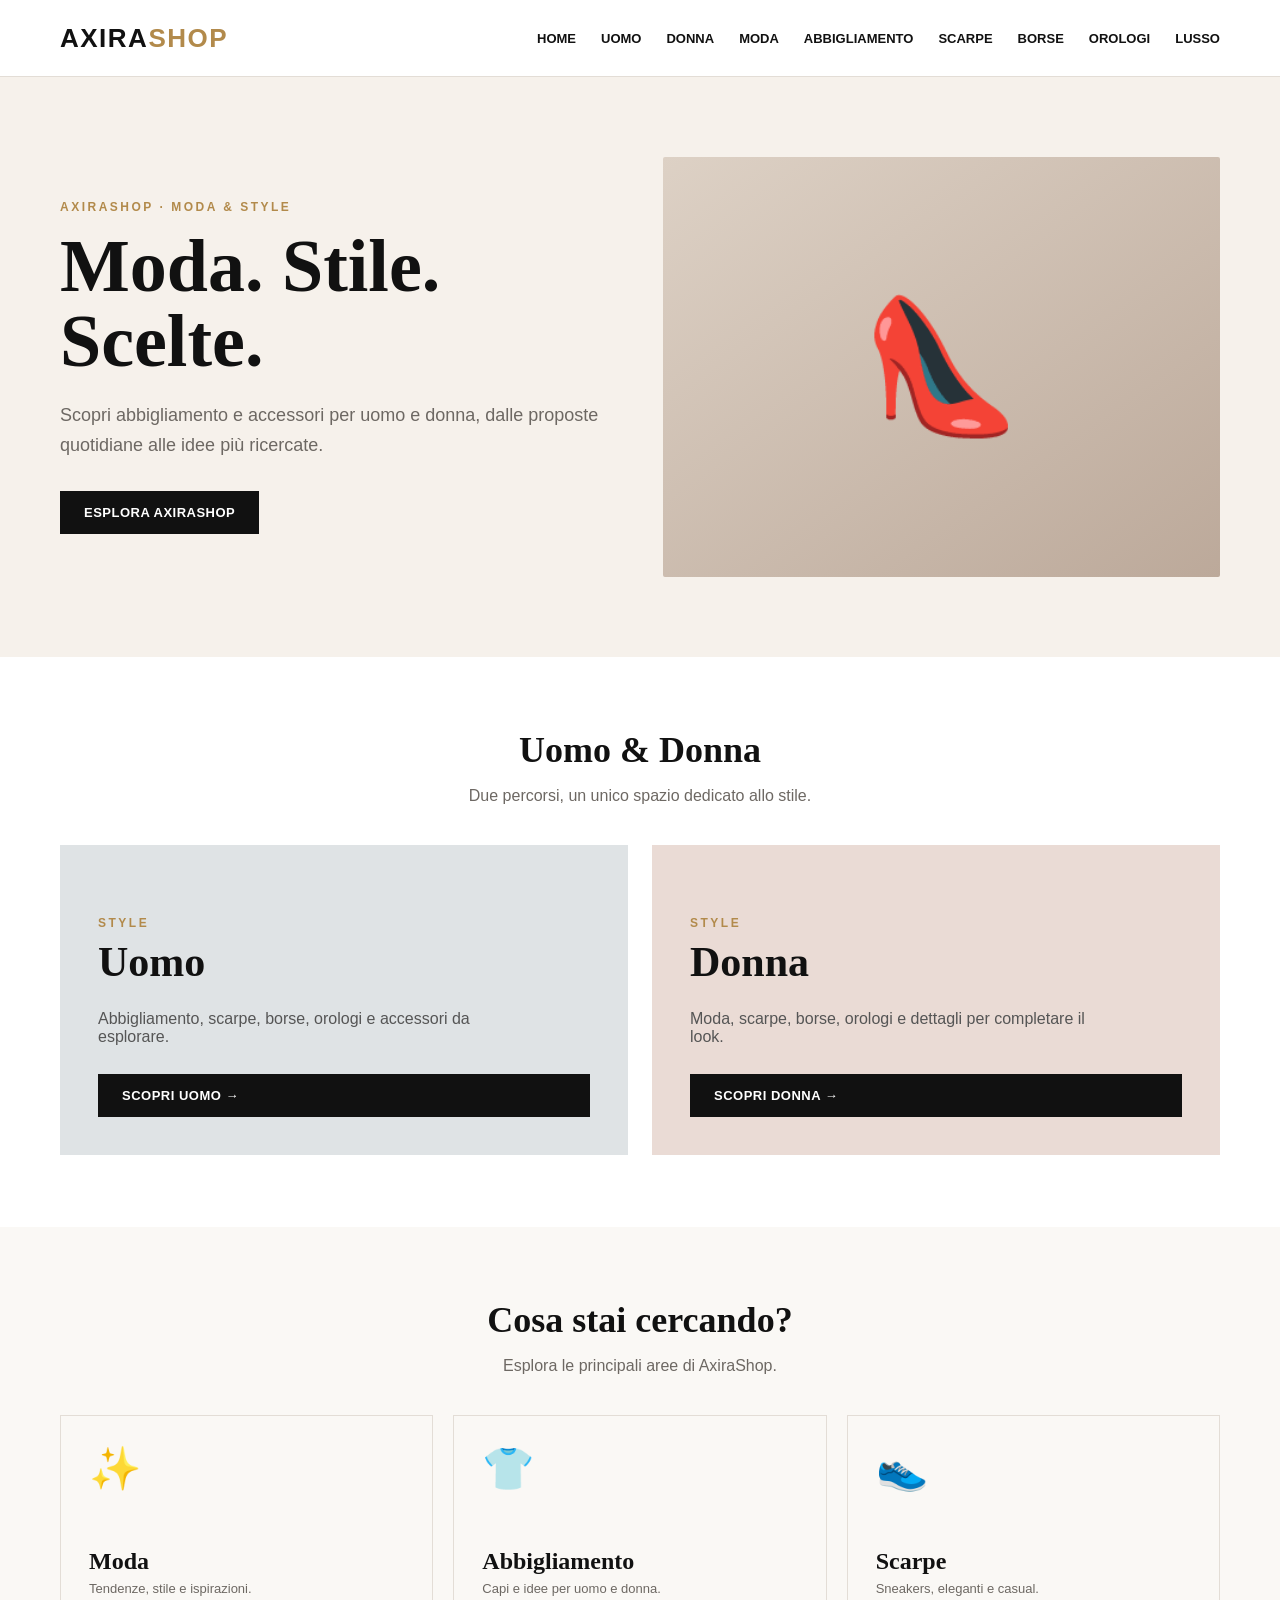
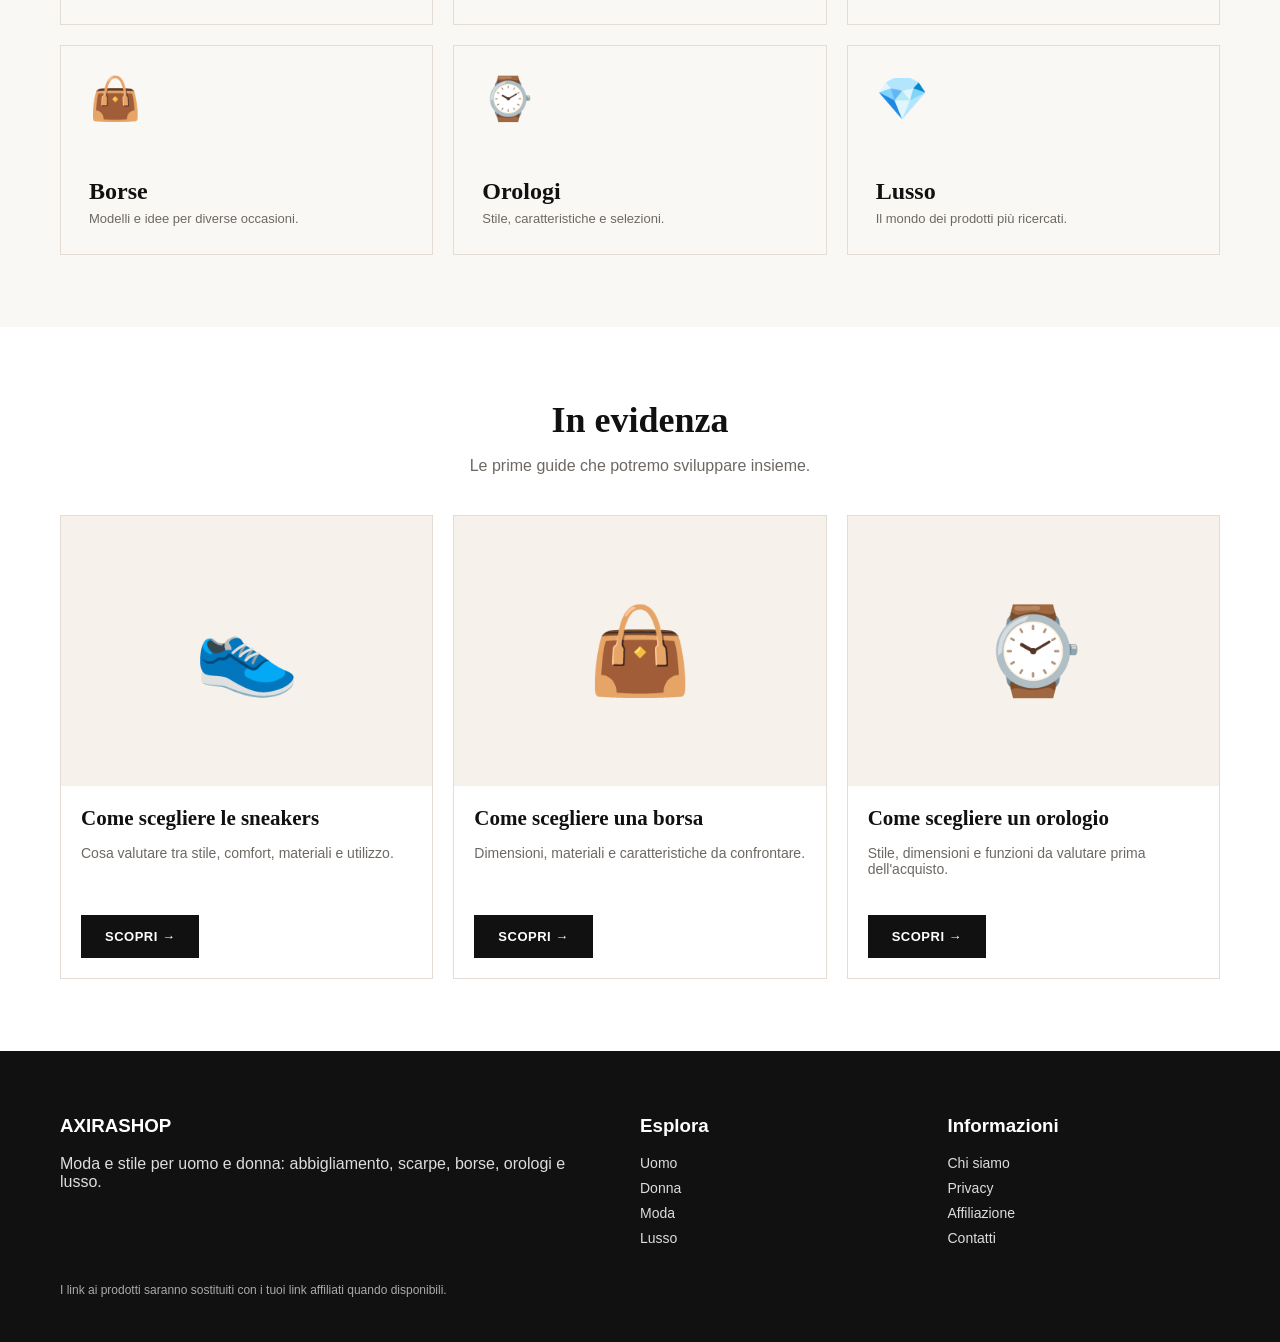
==== index.html @ c2051d9a "Add files via upload" ====
<!doctype html><html lang="it"><head><meta charset="utf-8"><meta name="viewport" content="width=device-width,initial-scale=1">
<title>Home | AxiraShop</title><meta name="description" content="AxiraShop: moda, abbigliamento, scarpe, borse, orologi e lusso per uomo e donna."><link rel="stylesheet" href="style.css"></head><body>
<header><div class="container nav"><a class="logo" href="index.html">AXIRA<i>SHOP</i></a><nav class="menu"><a href="index.html">Home</a><a href="uomo.html">Uomo</a><a href="donna.html">Donna</a><a href="moda.html">Moda</a><a href="abbigliamento.html">Abbigliamento</a><a href="scarpe.html">Scarpe</a><a href="borse.html">Borse</a><a href="orologi.html">Orologi</a><a href="lusso.html">Lusso</a></nav></div></header>
<section class="hero"><div class="container hero-grid"><div><div class="eyebrow">AXIRASHOP · MODA & STYLE</div><h1>Moda. Stile. Scelte.</h1><p>Scopri abbigliamento e accessori per uomo e donna, dalle proposte quotidiane alle idee più ricercate.</p><a class="btn" href="#esplora">Esplora AxiraShop</a></div><div class="hero-art">👠</div></div></section>
<section class="section" id="esplora"><div class="container"><div class="title"><h2>Uomo & Donna</h2><p>Due percorsi, un unico spazio dedicato allo stile.</p></div><div class="gender">
<div class="gender-card men"><div class="eyebrow">STYLE</div><h3>Uomo</h3><p>Abbigliamento, scarpe, borse, orologi e accessori da esplorare.</p><a class="btn" href="uomo.html">Scopri Uomo →</a></div>
<div class="gender-card women"><div class="eyebrow">STYLE</div><h3>Donna</h3><p>Moda, scarpe, borse, orologi e dettagli per completare il look.</p><a class="btn" href="donna.html">Scopri Donna →</a></div></div></div></section>
<section class="section alt"><div class="container"><div class="title"><h2>Cosa stai cercando?</h2><p>Esplora le principali aree di AxiraShop.</p></div><div class="cats">
<a class="cat" href="moda.html"><div class="icon">✨</div><h3>Moda</h3><p>Tendenze, stile e ispirazioni.</p></a><a class="cat" href="abbigliamento.html"><div class="icon">👕</div><h3>Abbigliamento</h3><p>Capi e idee per uomo e donna.</p></a><a class="cat" href="scarpe.html"><div class="icon">👟</div><h3>Scarpe</h3><p>Sneakers, eleganti e casual.</p></a><a class="cat" href="borse.html"><div class="icon">👜</div><h3>Borse</h3><p>Modelli e idee per diverse occasioni.</p></a><a class="cat" href="orologi.html"><div class="icon">⌚</div><h3>Orologi</h3><p>Stile, caratteristiche e selezioni.</p></a><a class="cat" href="lusso.html"><div class="icon">💎</div><h3>Lusso</h3><p>Il mondo dei prodotti più ricercati.</p></a></div></div></section>
<section class="section"><div class="container"><div class="title"><h2>In evidenza</h2><p>Le prime guide che potremo sviluppare insieme.</p></div><div class="featured">
<article class="item"><div class="item-img">👟</div><div class="item-body"><h3>Come scegliere le sneakers</h3><p>Cosa valutare tra stile, comfort, materiali e utilizzo.</p><a class="btn" href="articolo.html">Scopri →</a></div></article><article class="item"><div class="item-img">👜</div><div class="item-body"><h3>Come scegliere una borsa</h3><p>Dimensioni, materiali e caratteristiche da confrontare.</p><a class="btn" href="articolo.html">Scopri →</a></div></article><article class="item"><div class="item-img">⌚</div><div class="item-body"><h3>Come scegliere un orologio</h3><p>Stile, dimensioni e funzioni da valutare prima dell'acquisto.</p><a class="btn" href="articolo.html">Scopri →</a></div></article></div></div></section><footer><div class="container foot"><div><h3>AXIRASHOP</h3><p>Moda e stile per uomo e donna: abbigliamento, scarpe, borse, orologi e lusso.</p></div><div><h3>Esplora</h3><a href="uomo.html">Uomo</a><a href="donna.html">Donna</a><a href="moda.html">Moda</a><a href="lusso.html">Lusso</a></div><div><h3>Informazioni</h3><a href="chi-siamo.html">Chi siamo</a><a href="privacy.html">Privacy</a><a href="disclosure.html">Affiliazione</a><a href="contatti.html">Contatti</a></div></div><div class="container small">I link ai prodotti saranno sostituiti con i tuoi link affiliati quando disponibili.</div></footer></body></html>
---- style.css ----
:root{--black:#111;--cream:#f6f1eb;--taupe:#d9cdc1;--gold:#b28a4b;--gray:#6d6863;--white:#fff;--line:#e3ddd6}
*{box-sizing:border-box}html{scroll-behavior:smooth}body{margin:0;font-family:Arial,Helvetica,sans-serif;color:var(--black);background:#fff}a{text-decoration:none;color:inherit}.container{width:min(1160px,92%);margin:auto}
header{position:sticky;top:0;z-index:30;background:#fff;border-bottom:1px solid var(--line)}.nav{min-height:76px;display:flex;align-items:center;justify-content:space-between;gap:25px}.logo{font-size:26px;font-weight:900;letter-spacing:1.5px}.logo i{font-style:normal;color:var(--gold)}
.menu{display:flex;gap:25px;font-size:13px;font-weight:800;text-transform:uppercase;flex-wrap:wrap}.menu a:hover{color:var(--gold)}
.hero{background:var(--cream);padding:80px 0}.hero-grid{display:grid;grid-template-columns:1fr 1fr;gap:45px;align-items:center}.eyebrow{font-size:12px;letter-spacing:2.5px;font-weight:800;color:var(--gold);text-transform:uppercase}.hero h1{font-family:Georgia,serif;font-size:clamp(42px,6vw,74px);line-height:1.02;margin:15px 0 20px}.hero p{font-size:18px;color:var(--gray);max-width:590px;line-height:1.7}.hero-art{height:420px;border-radius:2px;background:linear-gradient(145deg,#ddd1c5,#bca99a);display:grid;place-items:center;font-size:130px}
.btn{display:inline-block;background:var(--black);color:#fff;padding:14px 24px;font-size:13px;font-weight:800;text-transform:uppercase;letter-spacing:.5px;margin-top:12px}.btn:hover{background:var(--gold)}
.section{padding:72px 0}.alt{background:#faf8f5}.title{text-align:center;margin-bottom:40px}.title h2{font-family:Georgia,serif;font-size:36px;margin:0 0 8px}.title p{color:var(--gray)}
.gender{display:grid;grid-template-columns:1fr 1fr;gap:24px}.gender-card{min-height:310px;padding:38px;display:flex;flex-direction:column;justify-content:flex-end}.men{background:#dfe3e5}.women{background:#eadbd5}.gender-card h3{font-family:Georgia,serif;font-size:42px;margin:8px 0}.gender-card p{color:#555;max-width:420px}
.cats{display:grid;grid-template-columns:repeat(3,1fr);gap:20px}.cat{border:1px solid var(--line);min-height:210px;padding:28px;display:flex;flex-direction:column;justify-content:flex-end}.cat .icon{font-size:42px;margin-bottom:auto}.cat h3{font-family:Georgia,serif;font-size:24px;margin:0 0 6px}.cat p{font-size:13px;color:var(--gray);margin:0}
.featured{display:grid;grid-template-columns:repeat(3,1fr);gap:20px}.item{border:1px solid var(--line);background:#fff}.item-img{height:270px;background:var(--cream);display:grid;place-items:center;font-size:85px}.item-body{padding:20px}.item h3{font-family:Georgia,serif;margin:0 0 8px;font-size:21px}.item p{font-size:14px;color:var(--gray);min-height:44px}
.pagehero{background:var(--cream);padding:58px 0}.pagehero h1{font-family:Georgia,serif;font-size:52px;margin:8px 0}.pagehero p{color:var(--gray);font-size:17px}.grid{display:grid;grid-template-columns:repeat(3,1fr);gap:20px}.note{background:#fff8ed;border-left:4px solid var(--gold);padding:16px;margin-top:28px;color:#5c5145}
.article{max-width:820px;margin:auto}.article h2{font-family:Georgia,serif;font-size:30px;margin-top:38px}.article p,.article li{font-size:17px;line-height:1.75;color:#3f3b37}
footer{background:#111;color:#ddd;padding:45px 0}.foot{display:grid;grid-template-columns:2fr 1fr 1fr;gap:35px}.foot h3{color:#fff}.foot a{display:block;margin:9px 0;font-size:14px}.small{font-size:12px;color:#aaa;margin-top:28px}
@media(max-width:850px){.nav{padding:16px 0;align-items:flex-start;flex-direction:column}.hero-grid,.gender,.foot{grid-template-columns:1fr}.cats,.featured,.grid{grid-template-columns:1fr 1fr}.hero-art{height:300px}}
@media(max-width:520px){.cats,.featured,.grid{grid-template-columns:1fr}}
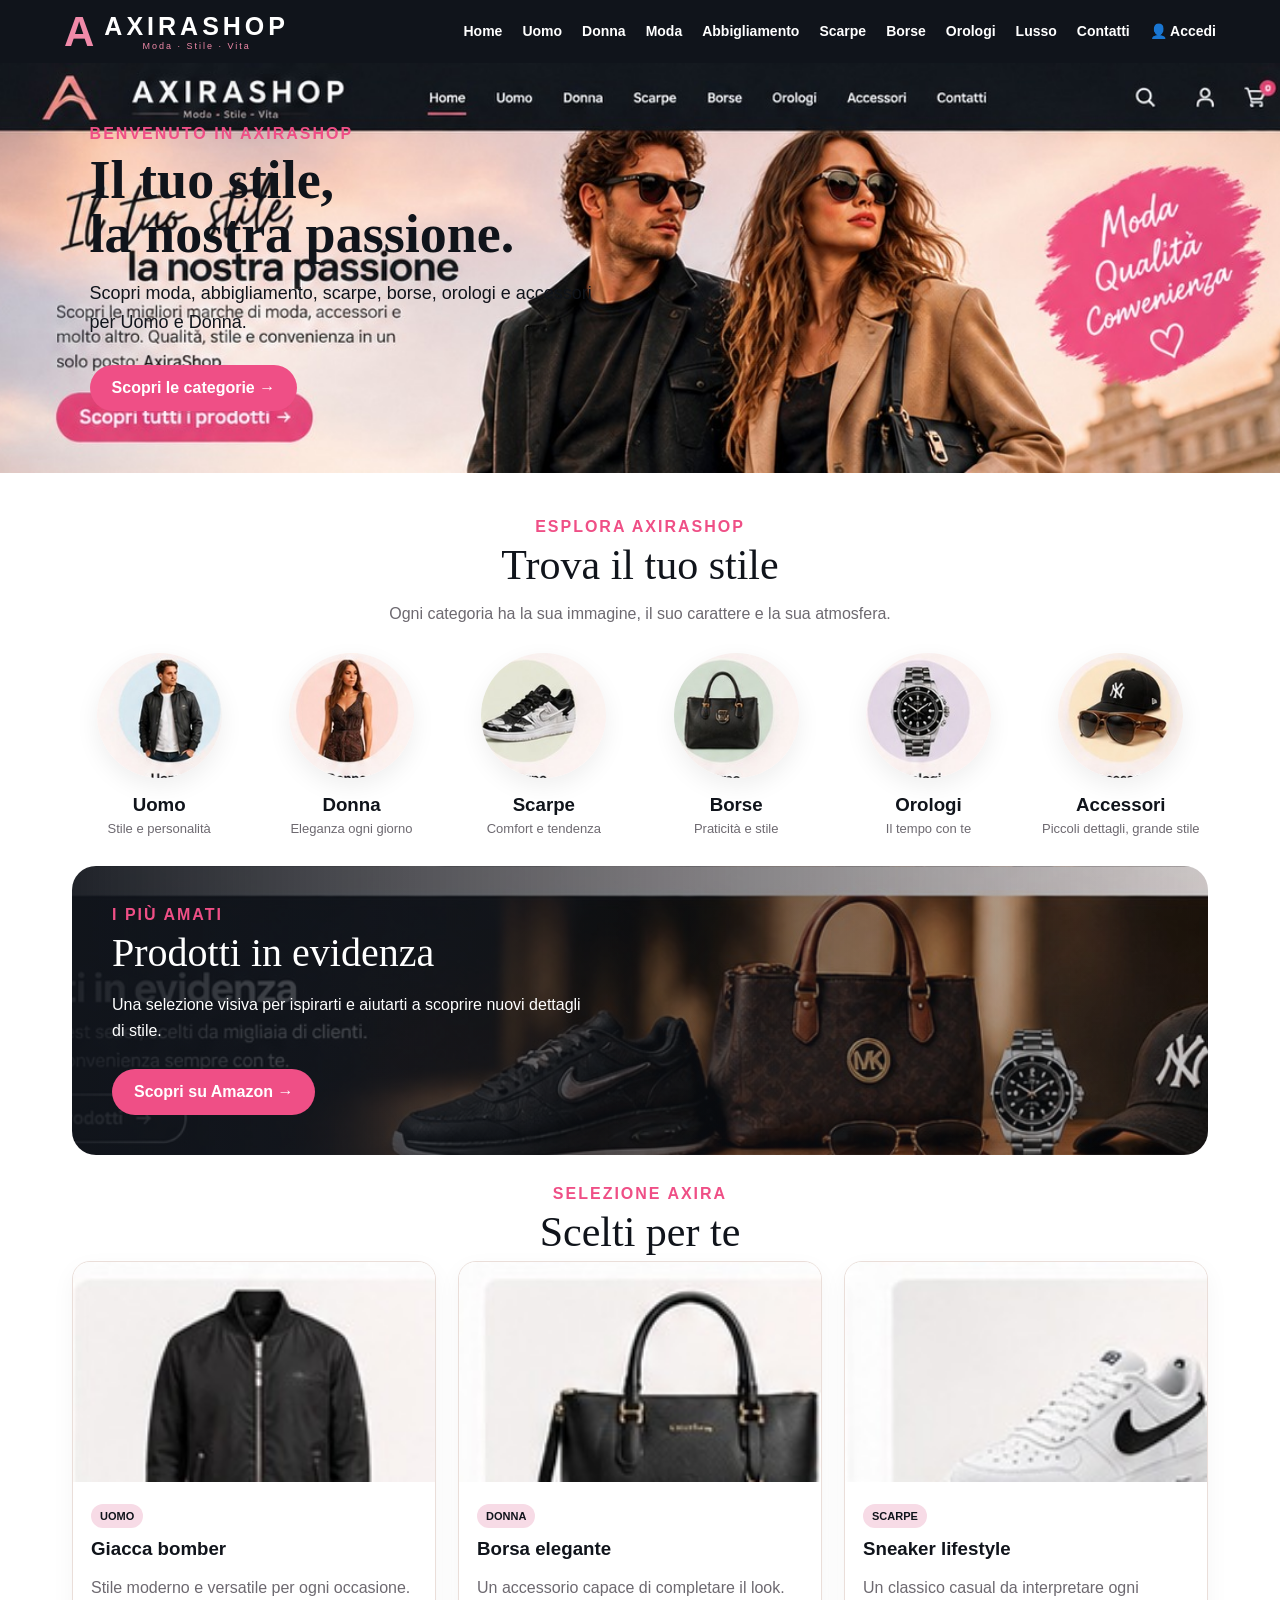
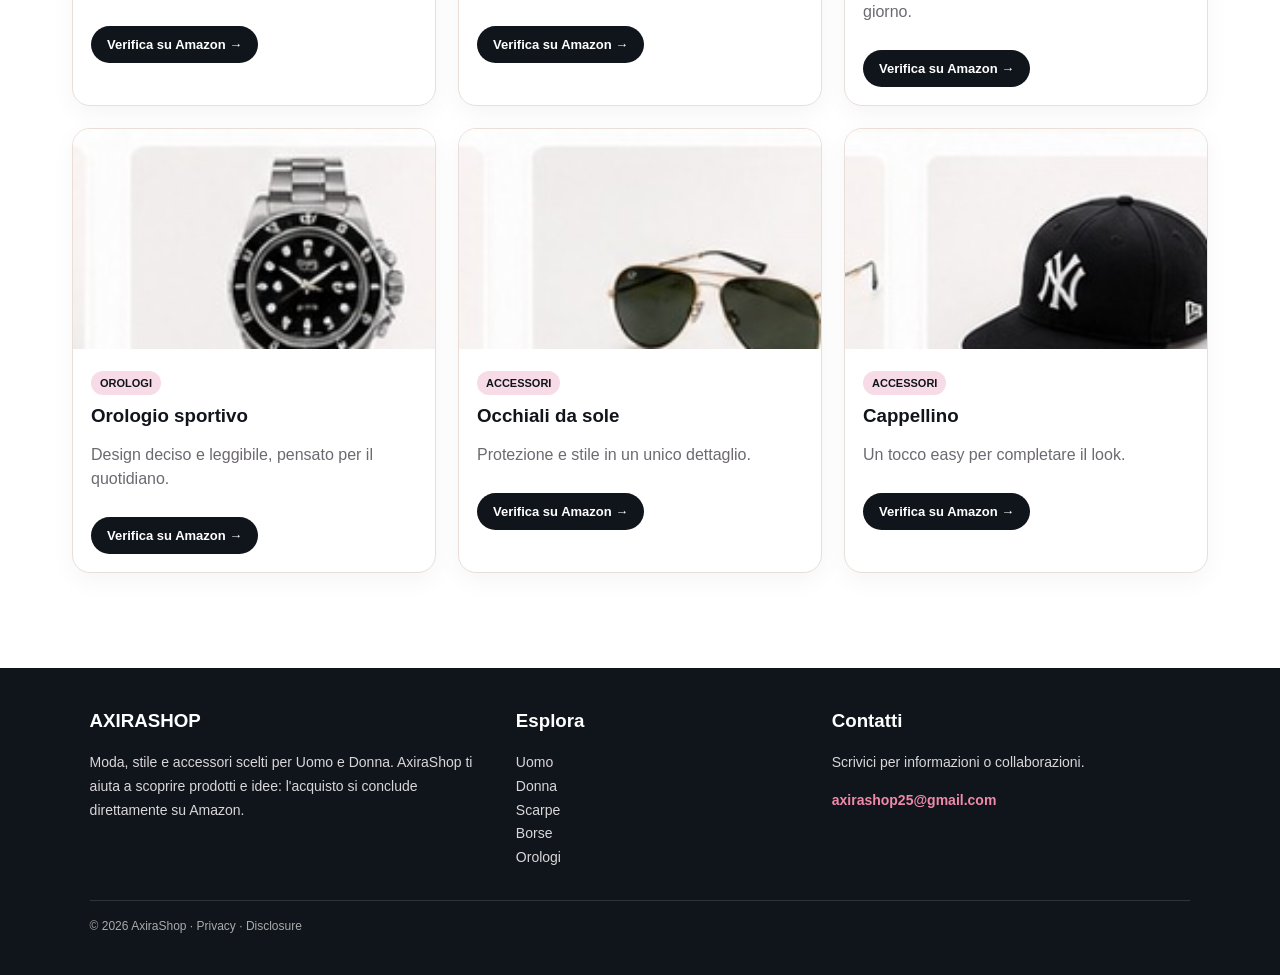
==== commit 4d46d75c: "Add files via upload" ====
--- a/index.html
+++ b/index.html
@@ -1,11 +1,13 @@
 <!doctype html><html lang="it"><head><meta charset="utf-8"><meta name="viewport" content="width=device-width,initial-scale=1">
-<title>Home | AxiraShop</title><meta name="description" content="AxiraShop: moda, abbigliamento, scarpe, borse, orologi e lusso per uomo e donna."><link rel="stylesheet" href="style.css"></head><body>
-<header><div class="container nav"><a class="logo" href="index.html">AXIRA<i>SHOP</i></a><nav class="menu"><a href="index.html">Home</a><a href="uomo.html">Uomo</a><a href="donna.html">Donna</a><a href="moda.html">Moda</a><a href="abbigliamento.html">Abbigliamento</a><a href="scarpe.html">Scarpe</a><a href="borse.html">Borse</a><a href="orologi.html">Orologi</a><a href="lusso.html">Lusso</a></nav></div></header>
-<section class="hero"><div class="container hero-grid"><div><div class="eyebrow">AXIRASHOP · MODA & STYLE</div><h1>Moda. Stile. Scelte.</h1><p>Scopri abbigliamento e accessori per uomo e donna, dalle proposte quotidiane alle idee più ricercate.</p><a class="btn" href="#esplora">Esplora AxiraShop</a></div><div class="hero-art">👠</div></div></section>
-<section class="section" id="esplora"><div class="container"><div class="title"><h2>Uomo & Donna</h2><p>Due percorsi, un unico spazio dedicato allo stile.</p></div><div class="gender">
-<div class="gender-card men"><div class="eyebrow">STYLE</div><h3>Uomo</h3><p>Abbigliamento, scarpe, borse, orologi e accessori da esplorare.</p><a class="btn" href="uomo.html">Scopri Uomo →</a></div>
-<div class="gender-card women"><div class="eyebrow">STYLE</div><h3>Donna</h3><p>Moda, scarpe, borse, orologi e dettagli per completare il look.</p><a class="btn" href="donna.html">Scopri Donna →</a></div></div></div></section>
-<section class="section alt"><div class="container"><div class="title"><h2>Cosa stai cercando?</h2><p>Esplora le principali aree di AxiraShop.</p></div><div class="cats">
-<a class="cat" href="moda.html"><div class="icon">✨</div><h3>Moda</h3><p>Tendenze, stile e ispirazioni.</p></a><a class="cat" href="abbigliamento.html"><div class="icon">👕</div><h3>Abbigliamento</h3><p>Capi e idee per uomo e donna.</p></a><a class="cat" href="scarpe.html"><div class="icon">👟</div><h3>Scarpe</h3><p>Sneakers, eleganti e casual.</p></a><a class="cat" href="borse.html"><div class="icon">👜</div><h3>Borse</h3><p>Modelli e idee per diverse occasioni.</p></a><a class="cat" href="orologi.html"><div class="icon">⌚</div><h3>Orologi</h3><p>Stile, caratteristiche e selezioni.</p></a><a class="cat" href="lusso.html"><div class="icon">💎</div><h3>Lusso</h3><p>Il mondo dei prodotti più ricercati.</p></a></div></div></section>
-<section class="section"><div class="container"><div class="title"><h2>In evidenza</h2><p>Le prime guide che potremo sviluppare insieme.</p></div><div class="featured">
-<article class="item"><div class="item-img">👟</div><div class="item-body"><h3>Come scegliere le sneakers</h3><p>Cosa valutare tra stile, comfort, materiali e utilizzo.</p><a class="btn" href="articolo.html">Scopri →</a></div></article><article class="item"><div class="item-img">👜</div><div class="item-body"><h3>Come scegliere una borsa</h3><p>Dimensioni, materiali e caratteristiche da confrontare.</p><a class="btn" href="articolo.html">Scopri →</a></div></article><article class="item"><div class="item-img">⌚</div><div class="item-body"><h3>Come scegliere un orologio</h3><p>Stile, dimensioni e funzioni da valutare prima dell'acquisto.</p><a class="btn" href="articolo.html">Scopri →</a></div></article></div></div></section><footer><div class="container foot"><div><h3>AXIRASHOP</h3><p>Moda e stile per uomo e donna: abbigliamento, scarpe, borse, orologi e lusso.</p></div><div><h3>Esplora</h3><a href="uomo.html">Uomo</a><a href="donna.html">Donna</a><a href="moda.html">Moda</a><a href="lusso.html">Lusso</a></div><div><h3>Informazioni</h3><a href="chi-siamo.html">Chi siamo</a><a href="privacy.html">Privacy</a><a href="disclosure.html">Affiliazione</a><a href="contatti.html">Contatti</a></div></div><div class="container small">I link ai prodotti saranno sostituiti con i tuoi link affiliati quando disponibili.</div></footer></body></html>
+<title>AxiraShop — Moda, Stile, Vita</title><link rel="stylesheet" href="style.css"></head><body><header class="top"><a class="logo" href="index.html"><span class="logo-mark">A</span><span><b>AXIRASHOP</b><small>Moda · Stile · Vita</small></span></a><nav>
+<a href="index.html">Home</a><a href="uomo.html">Uomo</a><a href="donna.html">Donna</a>
+<a href="moda.html">Moda</a><a href="abbigliamento.html">Abbigliamento</a><a href="scarpe.html">Scarpe</a>
+<a href="borse.html">Borse</a><a href="orologi.html">Orologi</a><a href="lusso.html">Lusso</a>
+<a href="contatti.html">Contatti</a><a href="account.html" class="account-link">👤 Accedi</a></nav></header>
+<section class="hero" style="background-image:url('images/hero.jpg')"><div class="hero-copy"><div class="eyebrow">Benvenuto in AxiraShop</div><h1>Il tuo stile,<br>la nostra passione.</h1><p>Scopri moda, abbigliamento, scarpe, borse, orologi e accessori per Uomo e Donna.</p><a class="btn" href="#categorie">Scopri le categorie →</a></div></section>
+<div class="wrap" id="categorie"><div class="title"><div class="eyebrow">Esplora AxiraShop</div><h2>Trova il tuo stile</h2><p>Ogni categoria ha la sua immagine, il suo carattere e la sua atmosfera.</p></div><div class="cats"><a class="cat" href="uomo.html"><img src="images/uomo.jpg" alt="Uomo"><h3>Uomo</h3><p>Stile e personalità</p></a><a class="cat" href="donna.html"><img src="images/donna.jpg" alt="Donna"><h3>Donna</h3><p>Eleganza ogni giorno</p></a><a class="cat" href="scarpe.html"><img src="images/scarpe.jpg" alt="Scarpe"><h3>Scarpe</h3><p>Comfort e tendenza</p></a><a class="cat" href="borse.html"><img src="images/borse.jpg" alt="Borse"><h3>Borse</h3><p>Praticità e stile</p></a><a class="cat" href="orologi.html"><img src="images/orologi.jpg" alt="Orologi"><h3>Orologi</h3><p>Il tempo con te</p></a><a class="cat" href="moda.html"><img src="images/accessori.jpg" alt="Accessori"><h3>Accessori</h3><p>Piccoli dettagli, grande stile</p></a></div>
+<div class="feature" style="background-image:linear-gradient(90deg,#10141bee,#10141b33),url('images/featured.jpg')"><div><div class="eyebrow">I più amati</div><h2>Prodotti in evidenza</h2><p>Una selezione visiva per ispirarti e aiutarti a scoprire nuovi dettagli di stile.</p><a class="btn" href="articolo.html">Scopri su Amazon →</a></div></div>
+<div class="title"><div class="eyebrow">Selezione Axira</div><h2>Scelti per te</h2></div><div class="products"><article class="card"><img src="images/prodotto1.jpg" alt="Giacca bomber"><div class="pad"><span class="tag">UOMO</span><h3>Giacca bomber</h3><p>Stile moderno e versatile per ogni occasione.</p><a class="btn" href="articolo.html">Verifica su Amazon →</a></div></article><article class="card"><img src="images/prodotto2.jpg" alt="Borsa elegante"><div class="pad"><span class="tag">DONNA</span><h3>Borsa elegante</h3><p>Un accessorio capace di completare il look.</p><a class="btn" href="articolo.html">Verifica su Amazon →</a></div></article><article class="card"><img src="images/prodotto3.jpg" alt="Sneaker lifestyle"><div class="pad"><span class="tag">SCARPE</span><h3>Sneaker lifestyle</h3><p>Un classico casual da interpretare ogni giorno.</p><a class="btn" href="articolo.html">Verifica su Amazon →</a></div></article><article class="card"><img src="images/prodotto4.jpg" alt="Orologio sportivo"><div class="pad"><span class="tag">OROLOGI</span><h3>Orologio sportivo</h3><p>Design deciso e leggibile, pensato per il quotidiano.</p><a class="btn" href="articolo.html">Verifica su Amazon →</a></div></article><article class="card"><img src="images/prodotto5.jpg" alt="Occhiali da sole"><div class="pad"><span class="tag">ACCESSORI</span><h3>Occhiali da sole</h3><p>Protezione e stile in un unico dettaglio.</p><a class="btn" href="articolo.html">Verifica su Amazon →</a></div></article><article class="card"><img src="images/prodotto6.jpg" alt="Cappellino"><div class="pad"><span class="tag">ACCESSORI</span><h3>Cappellino</h3><p>Un tocco easy per completare il look.</p><a class="btn" href="articolo.html">Verifica su Amazon →</a></div></article></div></div><footer><div class="foot"><div><h3>AXIRASHOP</h3><p>Moda, stile e accessori scelti per Uomo e Donna. AxiraShop ti aiuta a scoprire prodotti e idee: l'acquisto si conclude direttamente su Amazon.</p></div>
+<div><h3>Esplora</h3><a href="uomo.html">Uomo</a><br><a href="donna.html">Donna</a><br><a href="scarpe.html">Scarpe</a><br><a href="borse.html">Borse</a><br><a href="orologi.html">Orologi</a></div>
+<div><h3>Contatti</h3><p>Scrivici per informazioni o collaborazioni.</p><a class="mail" href="mailto:axirashop25@gmail.com">axirashop25@gmail.com</a></div></div>
+<div class="copy">© 2026 AxiraShop · <a href="privacy.html">Privacy</a> · <a href="disclosure.html">Disclosure</a></div></footer></body></html>
--- a/style.css
+++ b/style.css
@@ -1,15 +1,40 @@
-:root{--black:#111;--cream:#f6f1eb;--taupe:#d9cdc1;--gold:#b28a4b;--gray:#6d6863;--white:#fff;--line:#e3ddd6}
-*{box-sizing:border-box}html{scroll-behavior:smooth}body{margin:0;font-family:Arial,Helvetica,sans-serif;color:var(--black);background:#fff}a{text-decoration:none;color:inherit}.container{width:min(1160px,92%);margin:auto}
-header{position:sticky;top:0;z-index:30;background:#fff;border-bottom:1px solid var(--line)}.nav{min-height:76px;display:flex;align-items:center;justify-content:space-between;gap:25px}.logo{font-size:26px;font-weight:900;letter-spacing:1.5px}.logo i{font-style:normal;color:var(--gold)}
-.menu{display:flex;gap:25px;font-size:13px;font-weight:800;text-transform:uppercase;flex-wrap:wrap}.menu a:hover{color:var(--gold)}
-.hero{background:var(--cream);padding:80px 0}.hero-grid{display:grid;grid-template-columns:1fr 1fr;gap:45px;align-items:center}.eyebrow{font-size:12px;letter-spacing:2.5px;font-weight:800;color:var(--gold);text-transform:uppercase}.hero h1{font-family:Georgia,serif;font-size:clamp(42px,6vw,74px);line-height:1.02;margin:15px 0 20px}.hero p{font-size:18px;color:var(--gray);max-width:590px;line-height:1.7}.hero-art{height:420px;border-radius:2px;background:linear-gradient(145deg,#ddd1c5,#bca99a);display:grid;place-items:center;font-size:130px}
-.btn{display:inline-block;background:var(--black);color:#fff;padding:14px 24px;font-size:13px;font-weight:800;text-transform:uppercase;letter-spacing:.5px;margin-top:12px}.btn:hover{background:var(--gold)}
-.section{padding:72px 0}.alt{background:#faf8f5}.title{text-align:center;margin-bottom:40px}.title h2{font-family:Georgia,serif;font-size:36px;margin:0 0 8px}.title p{color:var(--gray)}
-.gender{display:grid;grid-template-columns:1fr 1fr;gap:24px}.gender-card{min-height:310px;padding:38px;display:flex;flex-direction:column;justify-content:flex-end}.men{background:#dfe3e5}.women{background:#eadbd5}.gender-card h3{font-family:Georgia,serif;font-size:42px;margin:8px 0}.gender-card p{color:#555;max-width:420px}
-.cats{display:grid;grid-template-columns:repeat(3,1fr);gap:20px}.cat{border:1px solid var(--line);min-height:210px;padding:28px;display:flex;flex-direction:column;justify-content:flex-end}.cat .icon{font-size:42px;margin-bottom:auto}.cat h3{font-family:Georgia,serif;font-size:24px;margin:0 0 6px}.cat p{font-size:13px;color:var(--gray);margin:0}
-.featured{display:grid;grid-template-columns:repeat(3,1fr);gap:20px}.item{border:1px solid var(--line);background:#fff}.item-img{height:270px;background:var(--cream);display:grid;place-items:center;font-size:85px}.item-body{padding:20px}.item h3{font-family:Georgia,serif;margin:0 0 8px;font-size:21px}.item p{font-size:14px;color:var(--gray);min-height:44px}
-.pagehero{background:var(--cream);padding:58px 0}.pagehero h1{font-family:Georgia,serif;font-size:52px;margin:8px 0}.pagehero p{color:var(--gray);font-size:17px}.grid{display:grid;grid-template-columns:repeat(3,1fr);gap:20px}.note{background:#fff8ed;border-left:4px solid var(--gold);padding:16px;margin-top:28px;color:#5c5145}
-.article{max-width:820px;margin:auto}.article h2{font-family:Georgia,serif;font-size:30px;margin-top:38px}.article p,.article li{font-size:17px;line-height:1.75;color:#3f3b37}
-footer{background:#111;color:#ddd;padding:45px 0}.foot{display:grid;grid-template-columns:2fr 1fr 1fr;gap:35px}.foot h3{color:#fff}.foot a{display:block;margin:9px 0;font-size:14px}.small{font-size:12px;color:#aaa;margin-top:28px}
-@media(max-width:850px){.nav{padding:16px 0;align-items:flex-start;flex-direction:column}.hero-grid,.gender,.foot{grid-template-columns:1fr}.cats,.featured,.grid{grid-template-columns:1fr 1fr}.hero-art{height:300px}}
-@media(max-width:520px){.cats,.featured,.grid{grid-template-columns:1fr}}
+
+:root{--ink:#10141b;--pink:#ef4f86;--cream:#fff8f5;--line:#eaded9;--muted:#6d6970}
+*{box-sizing:border-box} body{margin:0;font-family:Arial,Helvetica,sans-serif;color:var(--ink);background:#fff}
+a{text-decoration:none;color:inherit}.top{background:var(--ink);color:#fff;padding:12px 5%;display:flex;align-items:center;gap:28px;position:sticky;top:0;z-index:10}
+.logo{display:flex;align-items:center;gap:10px;margin-right:auto}.logo-mark{font-size:42px;font-weight:900;color:#f08aa9;line-height:.8}.logo b{font-size:25px;letter-spacing:4px}.logo small{display:block;color:#f08aa9;letter-spacing:2px;text-align:center;font-size:9px}
+nav{display:flex;gap:20px;flex-wrap:wrap;font-weight:700;font-size:14px}nav a{padding:9px 0;border-bottom:2px solid transparent}nav a:hover{border-color:var(--pink)}
+.hero{min-height:410px;background-size:cover;background-position:center;display:flex;align-items:center;padding:55px 7%}.hero-copy{max-width:520px}.eyebrow{color:var(--pink);font-weight:800;text-transform:uppercase;letter-spacing:2px}.hero h1{font-family:Georgia,serif;font-size:54px;line-height:1;margin:10px 0}.hero p{font-size:18px;line-height:1.6}.btn{display:inline-block;background:var(--pink);color:#fff;padding:14px 22px;border-radius:30px;font-weight:800;margin-top:10px}
+.wrap{max-width:1180px;margin:auto;padding:45px 22px}.title{text-align:center}.title h2{font:42px Georgia,serif;margin:5px 0}.title p{color:var(--muted)}
+.cats{display:grid;grid-template-columns:repeat(6,1fr);gap:18px;margin-top:30px}.cat{text-align:center}.cat img{width:125px;height:125px;object-fit:cover;border-radius:50%;box-shadow:0 8px 24px #0001}.cat h3{margin:12px 0 5px}.cat p{margin:0;color:var(--muted);font-size:13px}
+.feature{background-size:cover;background-position:center;min-height:260px;color:#fff;border-radius:24px;display:flex;align-items:center;padding:40px;margin:30px 0}.feature div{max-width:480px}.feature h2{font:40px Georgia,serif;margin:5px 0}.feature p{line-height:1.6}
+.products{display:grid;grid-template-columns:repeat(3,1fr);gap:22px}.card{border:1px solid var(--line);border-radius:18px;overflow:hidden;background:#fff;box-shadow:0 8px 25px #0000000b}.card img{width:100%;height:220px;object-fit:cover}.card .pad{padding:18px}.tag{display:inline-block;font-size:11px;font-weight:900;padding:6px 9px;background:#f7dbe6;border-radius:20px}.card h3{margin:10px 0 6px}.card p{color:var(--muted);line-height:1.5}.card .btn{background:var(--ink);padding:11px 16px;font-size:13px}
+footer{background:var(--ink);color:#fff;margin-top:50px;padding:42px 7%}.foot{display:grid;grid-template-columns:1.4fr 1fr 1.3fr;gap:40px}.foot h3{margin-top:0}.foot p,.foot a{color:#d9d7da;line-height:1.7;font-size:14px}.mail{color:#f08aa9!important;font-weight:800}.copy{border-top:1px solid #ffffff22;margin-top:30px;padding-top:18px;color:#aaa;font-size:12px}
+@media(max-width:900px){nav{display:none}.cats{grid-template-columns:repeat(3,1fr)}.products{grid-template-columns:repeat(2,1fr)}.hero h1{font-size:42px}}
+@media(max-width:600px){.cats,.products{grid-template-columns:1fr}.hero{min-height:520px}.hero h1{font-size:38px}.foot{grid-template-columns:1fr}}
+
+
+/* AxiraShop account interface */
+.account-wrap{max-width:520px;margin:70px auto;padding:0 20px}
+.account-card{background:#fff;border:1px solid #e8e1dc;border-radius:18px;padding:34px;box-shadow:0 18px 50px rgba(0,0,0,.08)}
+.account-tabs{display:flex;gap:8px;margin-bottom:26px;background:#f6f2ef;padding:5px;border-radius:12px}
+.account-tab{flex:1;border:0;background:transparent;padding:12px;border-radius:9px;font-weight:700;cursor:pointer}
+.account-tab.active{background:#111;color:#fff}
+.account-title{font-family:Georgia,serif;font-size:34px;margin:0 0 8px}
+.account-subtitle{color:#6f6863;margin:0 0 25px;line-height:1.5}
+.account-form{display:grid;gap:14px}
+.account-form label{font-size:13px;font-weight:700}
+.account-form input{width:100%;box-sizing:border-box;padding:14px 15px;border:1px solid #d9d1cb;border-radius:10px;font:inherit;background:#fff}
+.account-form input:focus{outline:2px solid #e8b6c8;border-color:#c989a2}
+.password-row{position:relative}
+.password-row input{padding-right:90px}
+.password-toggle{position:absolute;right:8px;top:8px;height:40px;border:0;background:transparent;font-size:12px;font-weight:700;cursor:pointer}
+.account-main-btn{border:0;border-radius:10px;background:#111;color:#fff;padding:14px 18px;font-weight:800;cursor:pointer;margin-top:5px}
+.account-divider{display:flex;align-items:center;gap:12px;margin:22px 0;color:#918983;font-size:12px}
+.account-divider:before,.account-divider:after{content:"";height:1px;background:#e5ddd7;flex:1}
+.social-buttons{display:grid;gap:10px}
+.social-btn{border:1px solid #d9d1cb;background:#fff;border-radius:10px;padding:13px 15px;font-weight:700;cursor:pointer;text-align:center}
+.social-btn:hover{background:#f8f5f2}
+.account-note{font-size:11px;color:#8a817b;text-align:center;margin-top:18px;line-height:1.5}
+.account-link{font-weight:700}
+@media(max-width:600px){.account-wrap{margin:35px auto}.account-card{padding:24px}.account-title{font-size:29px}}
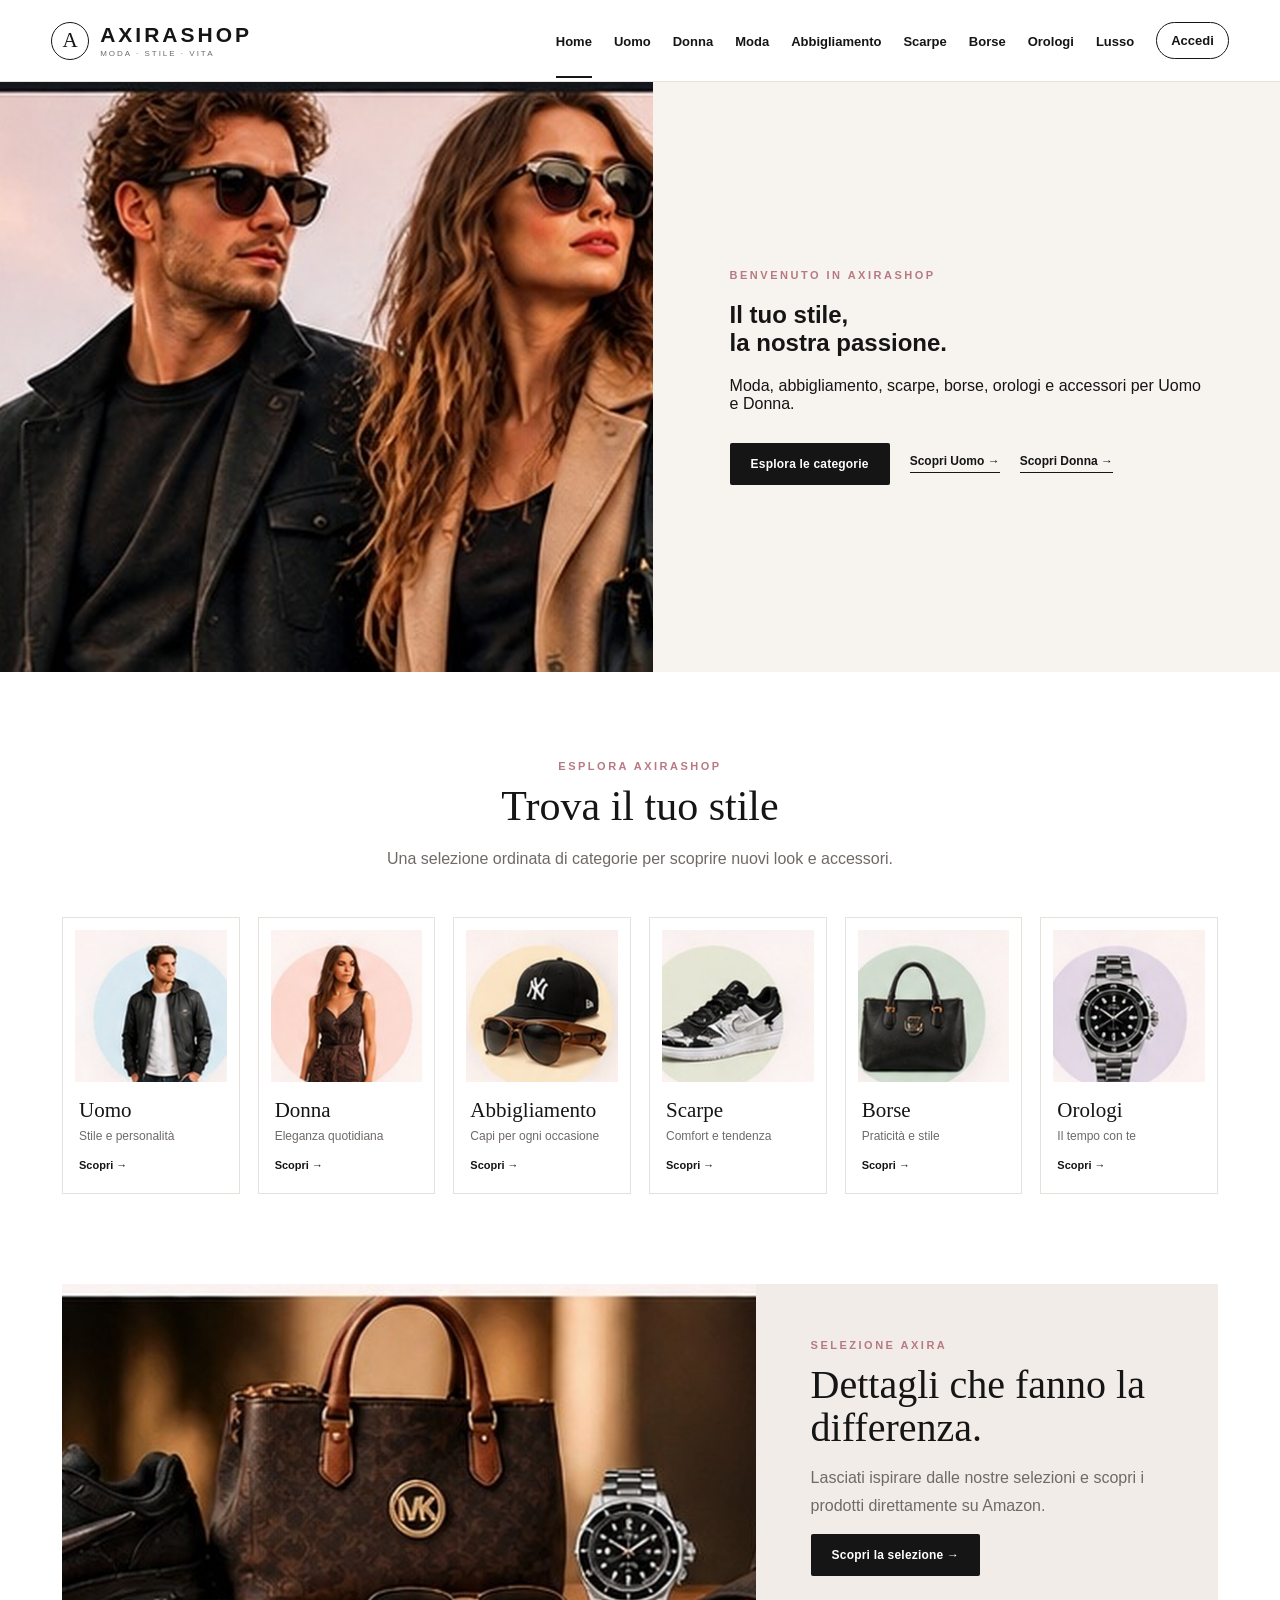
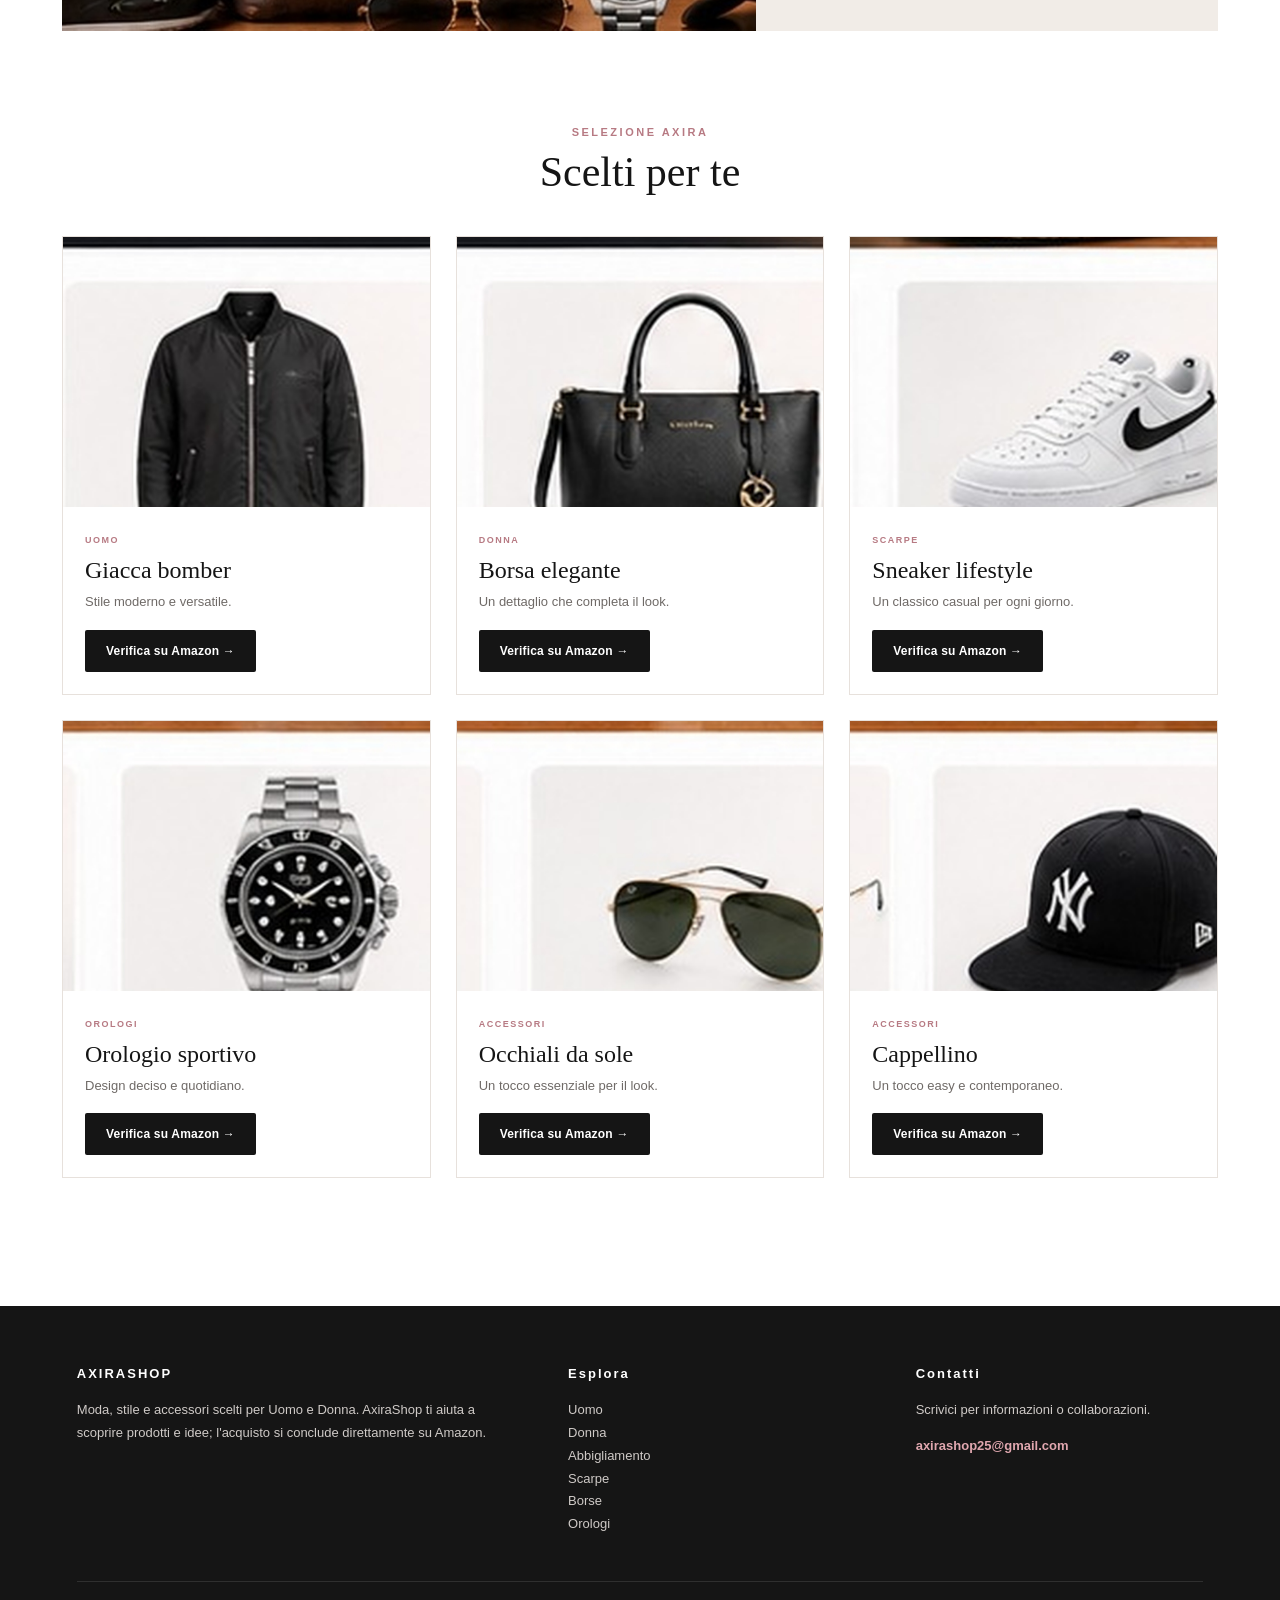
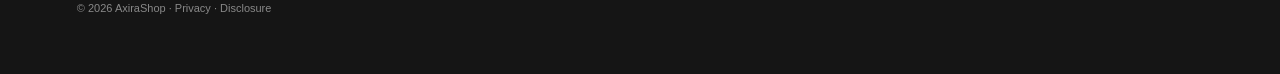
==== commit 6d226b17: "Add files via upload" ====
--- a/index.html
+++ b/index.html
@@ -1,13 +1,57 @@
-<!doctype html><html lang="it"><head><meta charset="utf-8"><meta name="viewport" content="width=device-width,initial-scale=1">
-<title>AxiraShop — Moda, Stile, Vita</title><link rel="stylesheet" href="style.css"></head><body><header class="top"><a class="logo" href="index.html"><span class="logo-mark">A</span><span><b>AXIRASHOP</b><small>Moda · Stile · Vita</small></span></a><nav>
-<a href="index.html">Home</a><a href="uomo.html">Uomo</a><a href="donna.html">Donna</a>
-<a href="moda.html">Moda</a><a href="abbigliamento.html">Abbigliamento</a><a href="scarpe.html">Scarpe</a>
-<a href="borse.html">Borse</a><a href="orologi.html">Orologi</a><a href="lusso.html">Lusso</a>
-<a href="contatti.html">Contatti</a><a href="account.html" class="account-link">👤 Accedi</a></nav></header>
-<section class="hero" style="background-image:url('images/hero.jpg')"><div class="hero-copy"><div class="eyebrow">Benvenuto in AxiraShop</div><h1>Il tuo stile,<br>la nostra passione.</h1><p>Scopri moda, abbigliamento, scarpe, borse, orologi e accessori per Uomo e Donna.</p><a class="btn" href="#categorie">Scopri le categorie →</a></div></section>
-<div class="wrap" id="categorie"><div class="title"><div class="eyebrow">Esplora AxiraShop</div><h2>Trova il tuo stile</h2><p>Ogni categoria ha la sua immagine, il suo carattere e la sua atmosfera.</p></div><div class="cats"><a class="cat" href="uomo.html"><img src="images/uomo.jpg" alt="Uomo"><h3>Uomo</h3><p>Stile e personalità</p></a><a class="cat" href="donna.html"><img src="images/donna.jpg" alt="Donna"><h3>Donna</h3><p>Eleganza ogni giorno</p></a><a class="cat" href="scarpe.html"><img src="images/scarpe.jpg" alt="Scarpe"><h3>Scarpe</h3><p>Comfort e tendenza</p></a><a class="cat" href="borse.html"><img src="images/borse.jpg" alt="Borse"><h3>Borse</h3><p>Praticità e stile</p></a><a class="cat" href="orologi.html"><img src="images/orologi.jpg" alt="Orologi"><h3>Orologi</h3><p>Il tempo con te</p></a><a class="cat" href="moda.html"><img src="images/accessori.jpg" alt="Accessori"><h3>Accessori</h3><p>Piccoli dettagli, grande stile</p></a></div>
-<div class="feature" style="background-image:linear-gradient(90deg,#10141bee,#10141b33),url('images/featured.jpg')"><div><div class="eyebrow">I più amati</div><h2>Prodotti in evidenza</h2><p>Una selezione visiva per ispirarti e aiutarti a scoprire nuovi dettagli di stile.</p><a class="btn" href="articolo.html">Scopri su Amazon →</a></div></div>
-<div class="title"><div class="eyebrow">Selezione Axira</div><h2>Scelti per te</h2></div><div class="products"><article class="card"><img src="images/prodotto1.jpg" alt="Giacca bomber"><div class="pad"><span class="tag">UOMO</span><h3>Giacca bomber</h3><p>Stile moderno e versatile per ogni occasione.</p><a class="btn" href="articolo.html">Verifica su Amazon →</a></div></article><article class="card"><img src="images/prodotto2.jpg" alt="Borsa elegante"><div class="pad"><span class="tag">DONNA</span><h3>Borsa elegante</h3><p>Un accessorio capace di completare il look.</p><a class="btn" href="articolo.html">Verifica su Amazon →</a></div></article><article class="card"><img src="images/prodotto3.jpg" alt="Sneaker lifestyle"><div class="pad"><span class="tag">SCARPE</span><h3>Sneaker lifestyle</h3><p>Un classico casual da interpretare ogni giorno.</p><a class="btn" href="articolo.html">Verifica su Amazon →</a></div></article><article class="card"><img src="images/prodotto4.jpg" alt="Orologio sportivo"><div class="pad"><span class="tag">OROLOGI</span><h3>Orologio sportivo</h3><p>Design deciso e leggibile, pensato per il quotidiano.</p><a class="btn" href="articolo.html">Verifica su Amazon →</a></div></article><article class="card"><img src="images/prodotto5.jpg" alt="Occhiali da sole"><div class="pad"><span class="tag">ACCESSORI</span><h3>Occhiali da sole</h3><p>Protezione e stile in un unico dettaglio.</p><a class="btn" href="articolo.html">Verifica su Amazon →</a></div></article><article class="card"><img src="images/prodotto6.jpg" alt="Cappellino"><div class="pad"><span class="tag">ACCESSORI</span><h3>Cappellino</h3><p>Un tocco easy per completare il look.</p><a class="btn" href="articolo.html">Verifica su Amazon →</a></div></article></div></div><footer><div class="foot"><div><h3>AXIRASHOP</h3><p>Moda, stile e accessori scelti per Uomo e Donna. AxiraShop ti aiuta a scoprire prodotti e idee: l'acquisto si conclude direttamente su Amazon.</p></div>
-<div><h3>Esplora</h3><a href="uomo.html">Uomo</a><br><a href="donna.html">Donna</a><br><a href="scarpe.html">Scarpe</a><br><a href="borse.html">Borse</a><br><a href="orologi.html">Orologi</a></div>
-<div><h3>Contatti</h3><p>Scrivici per informazioni o collaborazioni.</p><a class="mail" href="mailto:axirashop25@gmail.com">axirashop25@gmail.com</a></div></div>
-<div class="copy">© 2026 AxiraShop · <a href="privacy.html">Privacy</a> · <a href="disclosure.html">Disclosure</a></div></footer></body></html>+<!doctype html>
+<html lang="it">
+<head>
+<meta charset="utf-8">
+<meta name="viewport" content="width=device-width,initial-scale=1">
+<meta name="description" content="AxiraShop: moda, abbigliamento, scarpe, borse e orologi per Uomo e Donna.">
+<title>AxiraShop — Moda, stile e accessori</title>
+<link rel="stylesheet" href="style.css?v=8">
+</head>
+<body>
+<header class="top">
+<a class="logo" href="index.html" aria-label="AxiraShop home"><span class="logo-mark">A</span><span><b>AXIRASHOP</b><small>MODA · STILE · VITA</small></span></a>
+<nav aria-label="Navigazione principale">
+<a href="index.html" aria-current="page">Home</a><a href="uomo.html">Uomo</a><a href="donna.html">Donna</a><a href="moda.html">Moda</a><a href="abbigliamento.html">Abbigliamento</a><a href="scarpe.html">Scarpe</a><a href="borse.html">Borse</a><a href="orologi.html">Orologi</a><a href="lusso.html">Lusso</a><a href="account.html" class="account-link">Accedi</a>
+</nav>
+</header>
+<main>
+<section class="hero-clean">
+<div class="hero-photo"><img src="images/hero_pure.jpg" alt="Due modelli in look contemporanei"></div>
+<div class="hero-copy">
+<div class="eyebrow">Benvenuto in AxiraShop</div>
+<h1>Il tuo stile,<br>la nostra passione.</h1>
+<p>Moda, abbigliamento, scarpe, borse, orologi e accessori per Uomo e Donna.</p>
+<div class="hero-actions"><a class="btn" href="#categorie">Esplora le categorie</a><a class="text-link" href="uomo.html">Scopri Uomo →</a><a class="text-link" href="donna.html">Scopri Donna →</a></div>
+</div>
+</section>
+<section class="wrap" id="categorie">
+<div class="title"><div class="eyebrow">Esplora AxiraShop</div><h2>Trova il tuo stile</h2><p>Una selezione ordinata di categorie per scoprire nuovi look e accessori.</p></div>
+<div class="cats">
+<a class="cat" href="uomo.html"><img src="images/uomo_pure.jpg" alt="Moda Uomo"><h3>Uomo</h3><p>Stile e personalità</p><span>Scopri →</span></a>
+<a class="cat" href="donna.html"><img src="images/donna_pure.jpg" alt="Moda Donna"><h3>Donna</h3><p>Eleganza quotidiana</p><span>Scopri →</span></a>
+<a class="cat" href="abbigliamento.html"><img src="images/accessori_pure.jpg" alt="Abbigliamento"><h3>Abbigliamento</h3><p>Capi per ogni occasione</p><span>Scopri →</span></a>
+<a class="cat" href="scarpe.html"><img src="images/scarpe_pure.jpg" alt="Scarpe"><h3>Scarpe</h3><p>Comfort e tendenza</p><span>Scopri →</span></a>
+<a class="cat" href="borse.html"><img src="images/borse_pure.jpg" alt="Borse"><h3>Borse</h3><p>Praticità e stile</p><span>Scopri →</span></a>
+<a class="cat" href="orologi.html"><img src="images/orologi_pure.jpg" alt="Orologi"><h3>Orologi</h3><p>Il tempo con te</p><span>Scopri →</span></a>
+</div>
+<section class="feature-clean">
+<div class="feature-photo"><img src="images/featured_pure.jpg" alt="Selezione di moda e accessori"></div>
+<div class="feature-copy"><div class="eyebrow">Selezione Axira</div><h2>Dettagli che fanno la differenza.</h2><p>Lasciati ispirare dalle nostre selezioni e scopri i prodotti direttamente su Amazon.</p><a class="btn" href="articolo.html">Scopri la selezione →</a></div>
+</section>
+<div class="title products-title"><div class="eyebrow">Selezione Axira</div><h2>Scelti per te</h2></div>
+<div class="products">
+<article class="card"><img src="images/prodotto1_hq.jpg" alt="Giacca bomber"><div class="pad"><span class="tag">UOMO</span><h3>Giacca bomber</h3><p>Stile moderno e versatile.</p><a class="btn" href="articolo.html">Verifica su Amazon →</a></div></article>
+<article class="card"><img src="images/prodotto2_hq.jpg" alt="Borsa elegante"><div class="pad"><span class="tag">DONNA</span><h3>Borsa elegante</h3><p>Un dettaglio che completa il look.</p><a class="btn" href="articolo.html">Verifica su Amazon →</a></div></article>
+<article class="card"><img src="images/prodotto3_hq.jpg" alt="Sneaker lifestyle"><div class="pad"><span class="tag">SCARPE</span><h3>Sneaker lifestyle</h3><p>Un classico casual per ogni giorno.</p><a class="btn" href="articolo.html">Verifica su Amazon →</a></div></article>
+<article class="card"><img src="images/prodotto4_hq.jpg" alt="Orologio sportivo"><div class="pad"><span class="tag">OROLOGI</span><h3>Orologio sportivo</h3><p>Design deciso e quotidiano.</p><a class="btn" href="articolo.html">Verifica su Amazon →</a></div></article>
+<article class="card"><img src="images/prodotto5_hq.jpg" alt="Occhiali da sole"><div class="pad"><span class="tag">ACCESSORI</span><h3>Occhiali da sole</h3><p>Un tocco essenziale per il look.</p><a class="btn" href="articolo.html">Verifica su Amazon →</a></div></article>
+<article class="card"><img src="images/prodotto6_hq.jpg" alt="Cappellino"><div class="pad"><span class="tag">ACCESSORI</span><h3>Cappellino</h3><p>Un tocco easy e contemporaneo.</p><a class="btn" href="articolo.html">Verifica su Amazon →</a></div></article>
+</div>
+</section>
+</main>
+<footer><div class="foot">
+<div><h3>AXIRASHOP</h3><p>Moda, stile e accessori scelti per Uomo e Donna. AxiraShop ti aiuta a scoprire prodotti e idee; l'acquisto si conclude direttamente su Amazon.</p></div>
+<div><h3>Esplora</h3><a href="uomo.html">Uomo</a><br><a href="donna.html">Donna</a><br><a href="abbigliamento.html">Abbigliamento</a><br><a href="scarpe.html">Scarpe</a><br><a href="borse.html">Borse</a><br><a href="orologi.html">Orologi</a></div>
+<div><h3>Contatti</h3><p>Scrivici per informazioni o collaborazioni.</p><a class="mail" href="mailto:axirashop25@gmail.com">axirashop25@gmail.com</a></div>
+</div><div class="copy">© 2026 AxiraShop · <a href="privacy.html">Privacy</a> · <a href="disclosure.html">Disclosure</a></div></footer>
+</body></html>
--- a/style.css
+++ b/style.css
@@ -1,40 +1,58 @@
 
-:root{--ink:#10141b;--pink:#ef4f86;--cream:#fff8f5;--line:#eaded9;--muted:#6d6970}
-*{box-sizing:border-box} body{margin:0;font-family:Arial,Helvetica,sans-serif;color:var(--ink);background:#fff}
-a{text-decoration:none;color:inherit}.top{background:var(--ink);color:#fff;padding:12px 5%;display:flex;align-items:center;gap:28px;position:sticky;top:0;z-index:10}
-.logo{display:flex;align-items:center;gap:10px;margin-right:auto}.logo-mark{font-size:42px;font-weight:900;color:#f08aa9;line-height:.8}.logo b{font-size:25px;letter-spacing:4px}.logo small{display:block;color:#f08aa9;letter-spacing:2px;text-align:center;font-size:9px}
-nav{display:flex;gap:20px;flex-wrap:wrap;font-weight:700;font-size:14px}nav a{padding:9px 0;border-bottom:2px solid transparent}nav a:hover{border-color:var(--pink)}
-.hero{min-height:410px;background-size:cover;background-position:center;display:flex;align-items:center;padding:55px 7%}.hero-copy{max-width:520px}.eyebrow{color:var(--pink);font-weight:800;text-transform:uppercase;letter-spacing:2px}.hero h1{font-family:Georgia,serif;font-size:54px;line-height:1;margin:10px 0}.hero p{font-size:18px;line-height:1.6}.btn{display:inline-block;background:var(--pink);color:#fff;padding:14px 22px;border-radius:30px;font-weight:800;margin-top:10px}
-.wrap{max-width:1180px;margin:auto;padding:45px 22px}.title{text-align:center}.title h2{font:42px Georgia,serif;margin:5px 0}.title p{color:var(--muted)}
-.cats{display:grid;grid-template-columns:repeat(6,1fr);gap:18px;margin-top:30px}.cat{text-align:center}.cat img{width:125px;height:125px;object-fit:cover;border-radius:50%;box-shadow:0 8px 24px #0001}.cat h3{margin:12px 0 5px}.cat p{margin:0;color:var(--muted);font-size:13px}
-.feature{background-size:cover;background-position:center;min-height:260px;color:#fff;border-radius:24px;display:flex;align-items:center;padding:40px;margin:30px 0}.feature div{max-width:480px}.feature h2{font:40px Georgia,serif;margin:5px 0}.feature p{line-height:1.6}
-.products{display:grid;grid-template-columns:repeat(3,1fr);gap:22px}.card{border:1px solid var(--line);border-radius:18px;overflow:hidden;background:#fff;box-shadow:0 8px 25px #0000000b}.card img{width:100%;height:220px;object-fit:cover}.card .pad{padding:18px}.tag{display:inline-block;font-size:11px;font-weight:900;padding:6px 9px;background:#f7dbe6;border-radius:20px}.card h3{margin:10px 0 6px}.card p{color:var(--muted);line-height:1.5}.card .btn{background:var(--ink);padding:11px 16px;font-size:13px}
-footer{background:var(--ink);color:#fff;margin-top:50px;padding:42px 7%}.foot{display:grid;grid-template-columns:1.4fr 1fr 1.3fr;gap:40px}.foot h3{margin-top:0}.foot p,.foot a{color:#d9d7da;line-height:1.7;font-size:14px}.mail{color:#f08aa9!important;font-weight:800}.copy{border-top:1px solid #ffffff22;margin-top:30px;padding-top:18px;color:#aaa;font-size:12px}
-@media(max-width:900px){nav{display:none}.cats{grid-template-columns:repeat(3,1fr)}.products{grid-template-columns:repeat(2,1fr)}.hero h1{font-size:42px}}
-@media(max-width:600px){.cats,.products{grid-template-columns:1fr}.hero{min-height:520px}.hero h1{font-size:38px}.foot{grid-template-columns:1fr}}
-
-
-/* AxiraShop account interface */
-.account-wrap{max-width:520px;margin:70px auto;padding:0 20px}
-.account-card{background:#fff;border:1px solid #e8e1dc;border-radius:18px;padding:34px;box-shadow:0 18px 50px rgba(0,0,0,.08)}
-.account-tabs{display:flex;gap:8px;margin-bottom:26px;background:#f6f2ef;padding:5px;border-radius:12px}
-.account-tab{flex:1;border:0;background:transparent;padding:12px;border-radius:9px;font-weight:700;cursor:pointer}
-.account-tab.active{background:#111;color:#fff}
-.account-title{font-family:Georgia,serif;font-size:34px;margin:0 0 8px}
-.account-subtitle{color:#6f6863;margin:0 0 25px;line-height:1.5}
-.account-form{display:grid;gap:14px}
-.account-form label{font-size:13px;font-weight:700}
-.account-form input{width:100%;box-sizing:border-box;padding:14px 15px;border:1px solid #d9d1cb;border-radius:10px;font:inherit;background:#fff}
-.account-form input:focus{outline:2px solid #e8b6c8;border-color:#c989a2}
-.password-row{position:relative}
-.password-row input{padding-right:90px}
-.password-toggle{position:absolute;right:8px;top:8px;height:40px;border:0;background:transparent;font-size:12px;font-weight:700;cursor:pointer}
-.account-main-btn{border:0;border-radius:10px;background:#111;color:#fff;padding:14px 18px;font-weight:800;cursor:pointer;margin-top:5px}
-.account-divider{display:flex;align-items:center;gap:12px;margin:22px 0;color:#918983;font-size:12px}
-.account-divider:before,.account-divider:after{content:"";height:1px;background:#e5ddd7;flex:1}
-.social-buttons{display:grid;gap:10px}
-.social-btn{border:1px solid #d9d1cb;background:#fff;border-radius:10px;padding:13px 15px;font-weight:700;cursor:pointer;text-align:center}
-.social-btn:hover{background:#f8f5f2}
-.account-note{font-size:11px;color:#8a817b;text-align:center;margin-top:18px;line-height:1.5}
-.account-link{font-weight:700}
-@media(max-width:600px){.account-wrap{margin:35px auto}.account-card{padding:24px}.account-title{font-size:29px}}
+:root{
+  --ink:#151515;--muted:#6f6a67;--cream:#f7f3ef;--soft:#fbfaf8;
+  --line:#e7e1dc;--accent:#b77a83;--white:#fff;--max:1240px;
+}
+*{box-sizing:border-box}
+html{scroll-behavior:smooth}
+body{margin:0;color:var(--ink);background:#fff;font-family:Inter,Arial,Helvetica,sans-serif;-webkit-font-smoothing:antialiased}
+img{max-width:100%;display:block}
+a{text-decoration:none;color:inherit}
+button,input{font:inherit}
+.top{height:82px;background:rgba(255,255,255,.96);border-bottom:1px solid var(--line);display:flex;align-items:center;padding:0 clamp(20px,4vw,64px);gap:30px;position:sticky;top:0;z-index:50;backdrop-filter:blur(12px)}
+.logo{display:flex;align-items:center;gap:11px;margin-right:auto}
+.logo-mark{width:38px;height:38px;border:1.5px solid var(--ink);border-radius:50%;display:grid;place-items:center;font-family:Georgia,serif;font-size:21px}
+.logo b{font-size:21px;letter-spacing:3px;font-weight:800}.logo small{display:block;font-size:8px;letter-spacing:2px;color:var(--muted);margin-top:2px}
+nav{display:flex;align-items:center;gap:22px;font-size:13px;font-weight:700}
+nav a{padding:30px 0 27px;border-bottom:2px solid transparent}
+nav a:hover,nav a[aria-current="page"]{border-color:var(--ink)}
+.account-link{border:1px solid var(--ink)!important;padding:10px 14px!important;border-radius:999px}
+.hero-clean{min-height:590px;display:grid;grid-template-columns:1.02fr .98fr;background:var(--cream);overflow:hidden}
+.hero-photo{min-height:590px;background:#eee8e2;overflow:hidden}
+.hero-photo img{width:100%;height:100%;object-fit:cover;object-position:center}
+.hero-copy{align-self:center;padding:60px clamp(34px,6vw,90px);max-width:700px}
+.eyebrow{font-size:11px;letter-spacing:2.5px;text-transform:uppercase;font-weight:800;color:var(--accent)}
+.hero h1{font-family:Georgia,"Times New Roman",serif;font-size:clamp(45px,5.2vw,72px);line-height:1.02;font-weight:500;margin:14px 0 22px;letter-spacing:-1.5px}
+.hero p{font-size:17px;line-height:1.75;color:var(--muted);max-width:560px;margin:0}
+.hero-actions{display:flex;align-items:center;gap:20px;flex-wrap:wrap;margin-top:30px}
+.btn{display:inline-flex;align-items:center;justify-content:center;background:var(--ink);color:#fff;padding:14px 21px;border-radius:2px;font-size:12px;font-weight:800;letter-spacing:.2px;transition:transform .18s,background .18s}
+.btn:hover{transform:translateY(-2px);background:#333}
+.text-link{font-size:12px;font-weight:800;border-bottom:1px solid var(--ink);padding-bottom:4px}
+.wrap{max-width:var(--max);margin:auto;padding:88px clamp(22px,4vw,42px)}
+.title{text-align:center;max-width:720px;margin:0 auto}.title h2{font-family:Georgia,"Times New Roman",serif;font-size:42px;font-weight:500;margin:10px 0}.title p{color:var(--muted);line-height:1.65}
+.cats{display:grid;grid-template-columns:repeat(6,1fr);gap:18px;margin-top:45px}
+.cat{background:#fff;border:1px solid var(--line);padding:12px 12px 20px;transition:transform .2s,box-shadow .2s}.cat:hover{transform:translateY(-5px);box-shadow:0 15px 35px #00000010}
+.cat img{width:100%;aspect-ratio:1/1;object-fit:cover}.cat h3{font-family:Georgia,serif;font-size:21px;font-weight:500;margin:16px 4px 6px}.cat p{font-size:12px;color:var(--muted);margin:0 4px 12px}.cat span{font-size:11px;font-weight:800;margin-left:4px}
+.feature-clean{display:grid;grid-template-columns:1.2fr .8fr;min-height:340px;background:#f1ece7;border-radius:0;overflow:hidden;margin:90px 0 0}
+.feature-photo{min-height:340px;overflow:hidden}.feature-photo img{width:100%;height:100%;object-fit:cover}
+.feature-copy{align-self:center;padding:55px}.feature-copy h2{font:500 40px Georgia,serif;line-height:1.08;margin:12px 0 15px}.feature-copy p{color:var(--muted);line-height:1.7;margin:0 0 15px}
+.products-title{margin-top:95px}
+.products{display:grid;grid-template-columns:repeat(3,1fr);gap:25px;margin-top:40px}
+.card{border:1px solid var(--line);background:#fff;overflow:hidden;transition:transform .2s,box-shadow .2s}.card:hover{transform:translateY(-4px);box-shadow:0 18px 45px #0000000d}.card img{width:100%;height:270px;object-fit:cover}.card .pad{padding:22px}.tag{display:inline-block;font-size:9px;letter-spacing:1.5px;font-weight:800;color:var(--accent);margin-bottom:8px}.card h3{font-family:Georgia,serif;font-size:24px;font-weight:500;margin:4px 0 8px}.card p{color:var(--muted);line-height:1.6;font-size:13px;margin:0}.card .btn{margin-top:17px}
+footer{background:var(--ink);color:#fff;margin-top:40px;padding:60px clamp(22px,6vw,80px)}.foot{max-width:var(--max);margin:auto;display:grid;grid-template-columns:1.5fr 1fr 1fr;gap:60px}.foot h3{font-size:13px;letter-spacing:2px;margin:0 0 18px}.foot p,.foot a{color:#cfcac7;line-height:1.75;font-size:13px}.mail{color:#e0a7af!important;font-weight:700}.copy{max-width:var(--max);margin:45px auto 0;padding-top:20px;border-top:1px solid #ffffff1c;color:#888;font-size:11px}
+.account-wrap{max-width:520px;margin:70px auto;padding:0 20px;min-height:620px}
+.account-card{background:#fff;border:1px solid var(--line);padding:38px;box-shadow:0 20px 60px #0000000c}
+.account-tabs{display:grid;grid-template-columns:1fr 1fr;gap:4px;margin-bottom:30px;background:#f3efeb;padding:4px}
+.account-tab{border:0;background:transparent;padding:12px;font-weight:800;cursor:pointer}.account-tab.active{background:var(--ink);color:#fff}
+.account-title{font:500 38px Georgia,serif;margin:0 0 8px}.account-subtitle{color:var(--muted);line-height:1.6;margin:0 0 26px}
+.account-form{display:grid;gap:16px}.account-form label{display:block;font-size:11px;font-weight:800;letter-spacing:.5px;margin-bottom:7px}.account-form input{width:100%;padding:14px;border:1px solid #d9d1cb;border-radius:2px;background:#fff}.account-form input:focus{outline:2px solid #ead0d3;border-color:var(--accent)}
+.password-row{position:relative}.password-row input{padding-right:75px}.password-toggle{position:absolute;right:6px;top:6px;height:38px;border:0;background:none;font-size:10px;font-weight:800;cursor:pointer}
+.account-main-btn{width:100%;border:0;background:var(--ink);color:#fff;padding:15px;font-weight:800;cursor:pointer;margin-top:3px}
+.forgot-link{display:block;text-align:right;margin-top:8px;font-size:11px;font-weight:700;text-decoration:underline;cursor:pointer}
+.account-divider{height:1px;background:var(--line);margin:25px 0}
+.account-note{font-size:11px;color:#8b8480;text-align:center;line-height:1.55;margin-top:18px}
+.account-message{display:none;padding:12px 14px;background:#f3efeb;font-size:12px;line-height:1.5;margin-bottom:16px}
+.reset-back{display:inline-block;font-size:11px;font-weight:800;margin-bottom:22px;text-decoration:underline;cursor:pointer}
+@media(max-width:1050px){nav{gap:14px}.cats{grid-template-columns:repeat(3,1fr)}}
+@media(max-width:900px){nav{display:none}.hero-clean{grid-template-columns:1fr}.hero-photo{min-height:430px}.hero-copy{padding:50px 28px 65px}.feature-clean{grid-template-columns:1fr}.feature-copy{padding:40px}.products{grid-template-columns:repeat(2,1fr)}.foot{grid-template-columns:1fr 1fr}}
+@media(max-width:600px){.top{height:72px}.logo b{font-size:18px}.logo small{display:none}.account-link{padding:8px 11px!important}.cats,.products{grid-template-columns:1fr 1fr;gap:12px}.cat{padding:8px 8px 15px}.cat h3{font-size:18px}.cat p{font-size:11px}.hero-photo{min-height:320px}.hero h1{font-size:43px}.feature-copy h2{font-size:32px}.foot{grid-template-columns:1fr}.account-card{padding:24px}.account-title{font-size:31px}}
